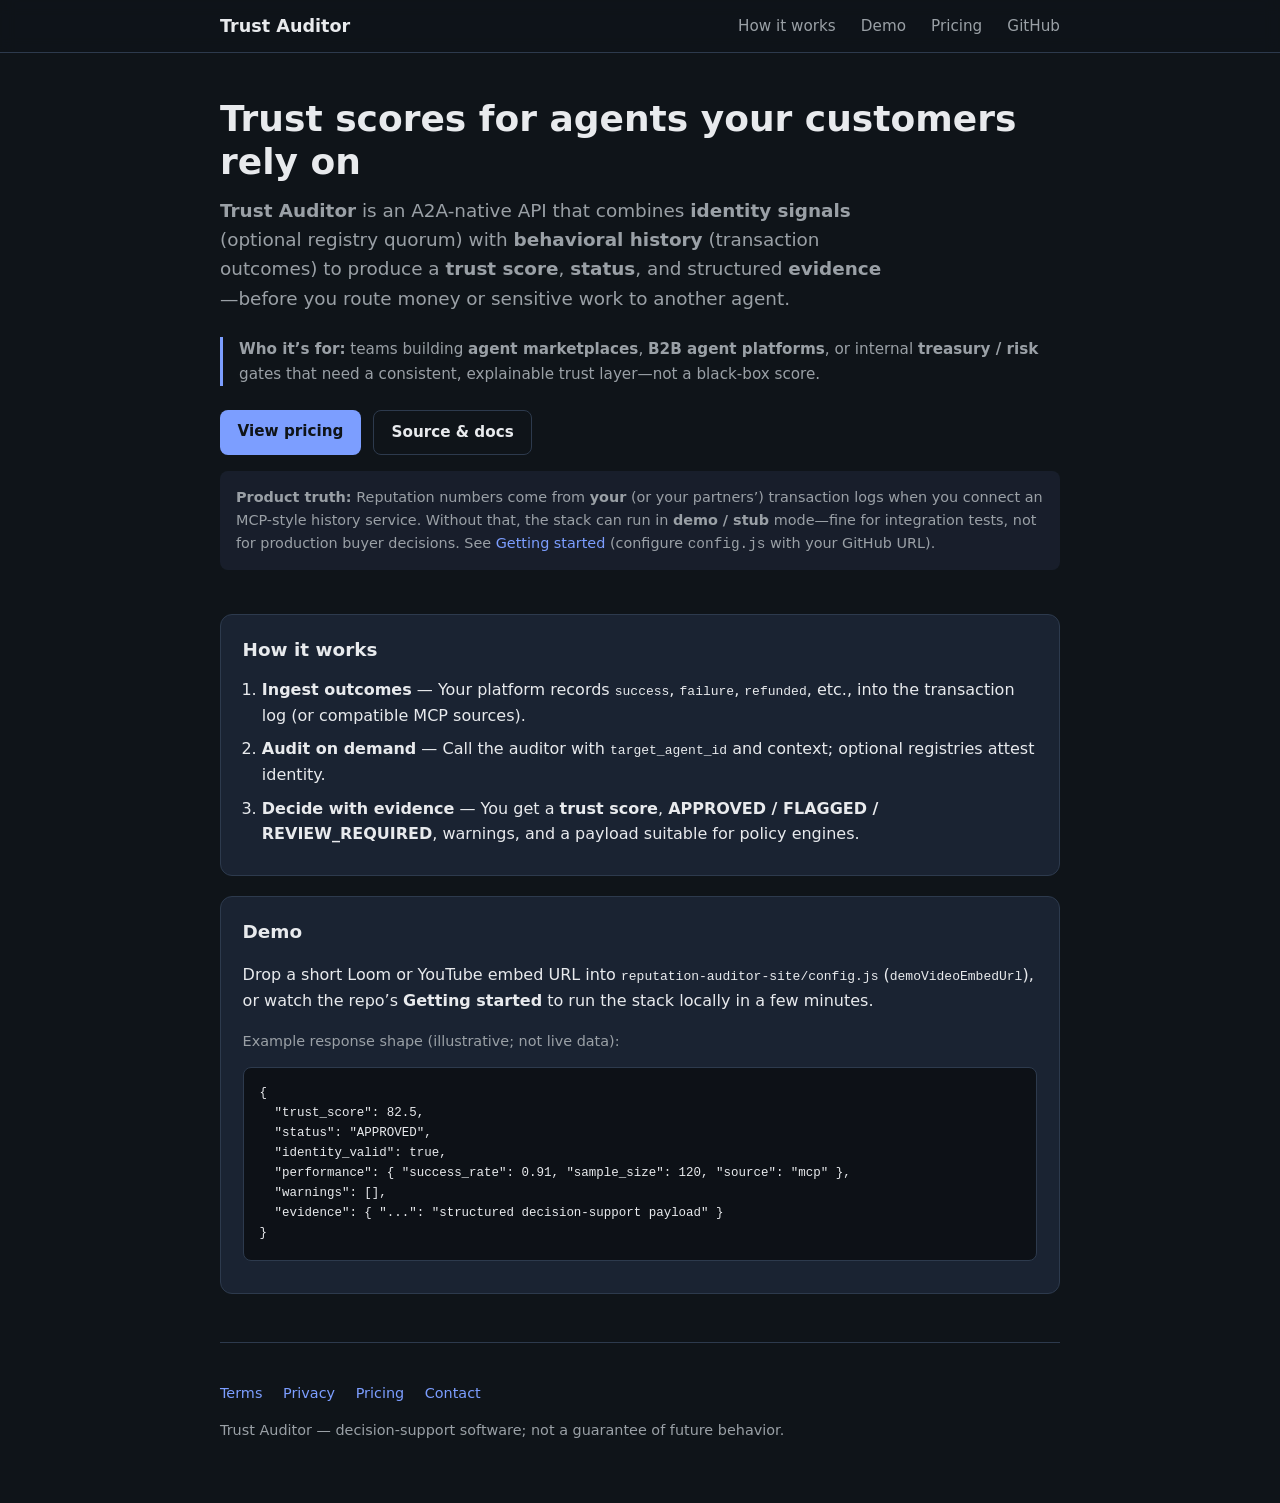
==== reputation-auditor-site/index.html @ 8e306bda "Initial publish: Trust Auditor (A2A identity, reputation, Stripe billing) Co-authored-by: Cursor <cu" ====
<!doctype html>
<html lang="en">
<head>
  <meta charset="utf-8" />
  <meta name="viewport" content="width=device-width, initial-scale=1" />
  <meta name="description" content="Trust Auditor — identity and behavioral reputation for AI agents (A2A). API-ready trust scores and evidence for marketplaces and platforms." />
  <title>Trust Auditor — Agent identity &amp; reputation</title>
  <link rel="stylesheet" href="./styles.css" />
</head>
<body>
  <header class="site-header">
    <div class="header-inner">
      <a class="brand" href="./index.html">Trust Auditor</a>
      <nav>
        <a href="./index.html#how">How it works</a>
        <a href="./index.html#demo">Demo</a>
        <a href="./pricing.html">Pricing</a>
        <a href="#" data-role="github">GitHub</a>
      </nav>
    </div>
  </header>

  <main class="wrap">
    <section class="hero">
      <h1>Trust scores for agents your customers rely on</h1>
      <p class="lead">
        <strong>Trust Auditor</strong> is an A2A-native API that combines <strong>identity signals</strong>
        (optional registry quorum) with <strong>behavioral history</strong> (transaction outcomes) to produce
        a <strong>trust score</strong>, <strong>status</strong>, and structured <strong>evidence</strong>—before you route money or sensitive work to another agent.
      </p>
      <p class="icp">
        <strong>Who it’s for:</strong> teams building <strong>agent marketplaces</strong>, <strong>B2B agent platforms</strong>,
        or internal <strong>treasury / risk</strong> gates that need a consistent, explainable trust layer—not a black-box score.
      </p>
      <div class="cta-row">
        <a class="btn btn-primary" href="./pricing.html">View pricing</a>
        <a class="btn btn-secondary" href="#" data-role="github">Source &amp; docs</a>
      </div>
      <p class="truth">
        <strong>Product truth:</strong> Reputation numbers come from <strong>your</strong> (or your partners’) transaction logs when you connect an MCP-style history service.
        Without that, the stack can run in <strong>demo / stub</strong> mode—fine for integration tests, not for production buyer decisions.
        See <a href="#" data-role="getting-started">Getting started</a> (configure <code>config.js</code> with your GitHub URL).
      </p>
    </section>

    <section id="how" class="card">
      <h2>How it works</h2>
      <ol class="steps">
        <li><strong>Ingest outcomes</strong> — Your platform records <code>success</code>, <code>failure</code>, <code>refunded</code>, etc., into the transaction log (or compatible MCP sources).</li>
        <li><strong>Audit on demand</strong> — Call the auditor with <code>target_agent_id</code> and context; optional registries attest identity.</li>
        <li><strong>Decide with evidence</strong> — You get a <strong>trust score</strong>, <strong>APPROVED / FLAGGED / REVIEW_REQUIRED</strong>, warnings, and a payload suitable for policy engines.</li>
      </ol>
    </section>

    <section id="demo" class="card">
      <h2>Demo</h2>
      <p>
        Drop a short Loom or YouTube embed URL into <code>reputation-auditor-site/config.js</code> (<code>demoVideoEmbedUrl</code>),
        or watch the repo’s <strong>Getting started</strong> to run the stack locally in a few minutes.
      </p>
      <div id="demo-video-embed"></div>
      <p class="muted" style="color:var(--muted);font-size:0.9rem;margin-top:1rem">
        Example response shape (illustrative; not live data):
      </p>
      <pre class="sample-json">{
  "trust_score": 82.5,
  "status": "APPROVED",
  "identity_valid": true,
  "performance": { "success_rate": 0.91, "sample_size": 120, "source": "mcp" },
  "warnings": [],
  "evidence": { "...": "structured decision-support payload" }
}</pre>
    </section>

    <footer class="site-footer">
      <p>
        <a href="./terms.html">Terms</a>
        <a href="./privacy.html">Privacy</a>
        <a href="./pricing.html">Pricing</a>
        <a href="mailto:hollandomauricio@gmail.com" data-role="contact-email">Contact</a>
      </p>
      <p>Trust Auditor — decision-support software; not a guarantee of future behavior.</p>
    </footer>
  </main>

  <script src="./config.js"></script>
  <script src="./site.js"></script>
</body>
</html>
---- reputation-auditor-site/styles.css ----
:root {
  --bg: #0f1419;
  --surface: #1a2332;
  --text: #e8eaed;
  --muted: #9aa0a6;
  --accent: #7c9eff;
  --accent-hover: #a8bfff;
  --border: #2d3a4d;
  --ok: #81c995;
}

* { box-sizing: border-box; }

body {
  font-family: "Segoe UI", system-ui, -apple-system, sans-serif;
  margin: 0;
  background: var(--bg);
  color: var(--text);
  line-height: 1.6;
  min-height: 100vh;
}

a { color: var(--accent); text-decoration: none; }
a:hover { color: var(--accent-hover); text-decoration: underline; }

.wrap {
  max-width: 880px;
  margin: 0 auto;
  padding: 0 1.25rem 3rem;
}

header.site-header {
  border-bottom: 1px solid var(--border);
  background: rgba(15, 20, 25, 0.92);
  position: sticky;
  top: 0;
  z-index: 10;
  backdrop-filter: blur(8px);
}

.header-inner {
  max-width: 880px;
  margin: 0 auto;
  padding: 0.75rem 1.25rem;
  display: flex;
  align-items: center;
  justify-content: space-between;
  flex-wrap: wrap;
  gap: 0.75rem;
}

.brand {
  font-weight: 700;
  font-size: 1.1rem;
  color: var(--text);
}
.brand:hover { text-decoration: none; color: var(--accent); }

nav a {
  margin-left: 1.25rem;
  font-size: 0.95rem;
  color: var(--muted);
}
nav a:hover { color: var(--accent); }

.hero {
  padding: 2.75rem 0 1.5rem;
}

.hero h1 {
  font-size: clamp(1.75rem, 4vw, 2.25rem);
  font-weight: 700;
  line-height: 1.2;
  margin: 0 0 0.75rem;
}

.lead {
  font-size: 1.15rem;
  color: var(--muted);
  max-width: 42rem;
  margin: 0 0 1.5rem;
}

.icp {
  font-size: 0.95rem;
  color: var(--muted);
  border-left: 3px solid var(--accent);
  padding-left: 1rem;
  margin: 1.5rem 0;
}

.cta-row {
  display: flex;
  flex-wrap: wrap;
  gap: 0.75rem;
  margin-top: 1.25rem;
}

.btn {
  display: inline-block;
  padding: 0.6rem 1.1rem;
  border-radius: 8px;
  font-weight: 600;
  font-size: 0.95rem;
}
.btn-primary {
  background: var(--accent);
  color: var(--bg) !important;
}
.btn-primary:hover { background: var(--accent-hover); text-decoration: none; }
.btn-secondary {
  border: 1px solid var(--border);
  color: var(--text) !important;
}
.btn-secondary:hover { border-color: var(--accent); text-decoration: none; }

.card {
  background: var(--surface);
  border: 1px solid var(--border);
  border-radius: 12px;
  padding: 1.25rem 1.35rem;
  margin: 1.25rem 0;
}

.card h2 {
  margin: 0 0 0.75rem;
  font-size: 1.15rem;
}

.steps { margin: 0; padding-left: 1.2rem; }
.steps li { margin: 0.5rem 0; }

.truth {
  font-size: 0.9rem;
  color: var(--muted);
  background: rgba(124, 158, 255, 0.08);
  border-radius: 8px;
  padding: 0.9rem 1rem;
  margin: 1rem 0 0;
}

.sample-json {
  font-family: ui-monospace, monospace;
  font-size: 0.78rem;
  background: #0d1117;
  border: 1px solid var(--border);
  border-radius: 8px;
  padding: 1rem;
  overflow-x: auto;
  white-space: pre-wrap;
  word-break: break-all;
}

.pricing-grid {
  display: grid;
  grid-template-columns: repeat(auto-fit, minmax(240px, 1fr));
  gap: 1rem;
  margin: 1.5rem 0;
}

.price-card {
  background: var(--surface);
  border: 1px solid var(--border);
  border-radius: 12px;
  padding: 1.35rem;
  display: flex;
  flex-direction: column;
}
.price-card h3 { margin: 0 0 0.25rem; font-size: 1.1rem; }
.price-card .amt { font-size: 1.5rem; font-weight: 700; color: var(--ok); margin: 0.5rem 0; }
.price-card .note { font-size: 0.85rem; color: var(--muted); flex: 1; margin-bottom: 1rem; }
.price-card a.btn { text-align: center; margin-top: auto; }

footer.site-footer {
  margin-top: 3rem;
  padding-top: 1.5rem;
  border-top: 1px solid var(--border);
  font-size: 0.9rem;
  color: var(--muted);
}

footer.site-footer a { margin-right: 1rem; }
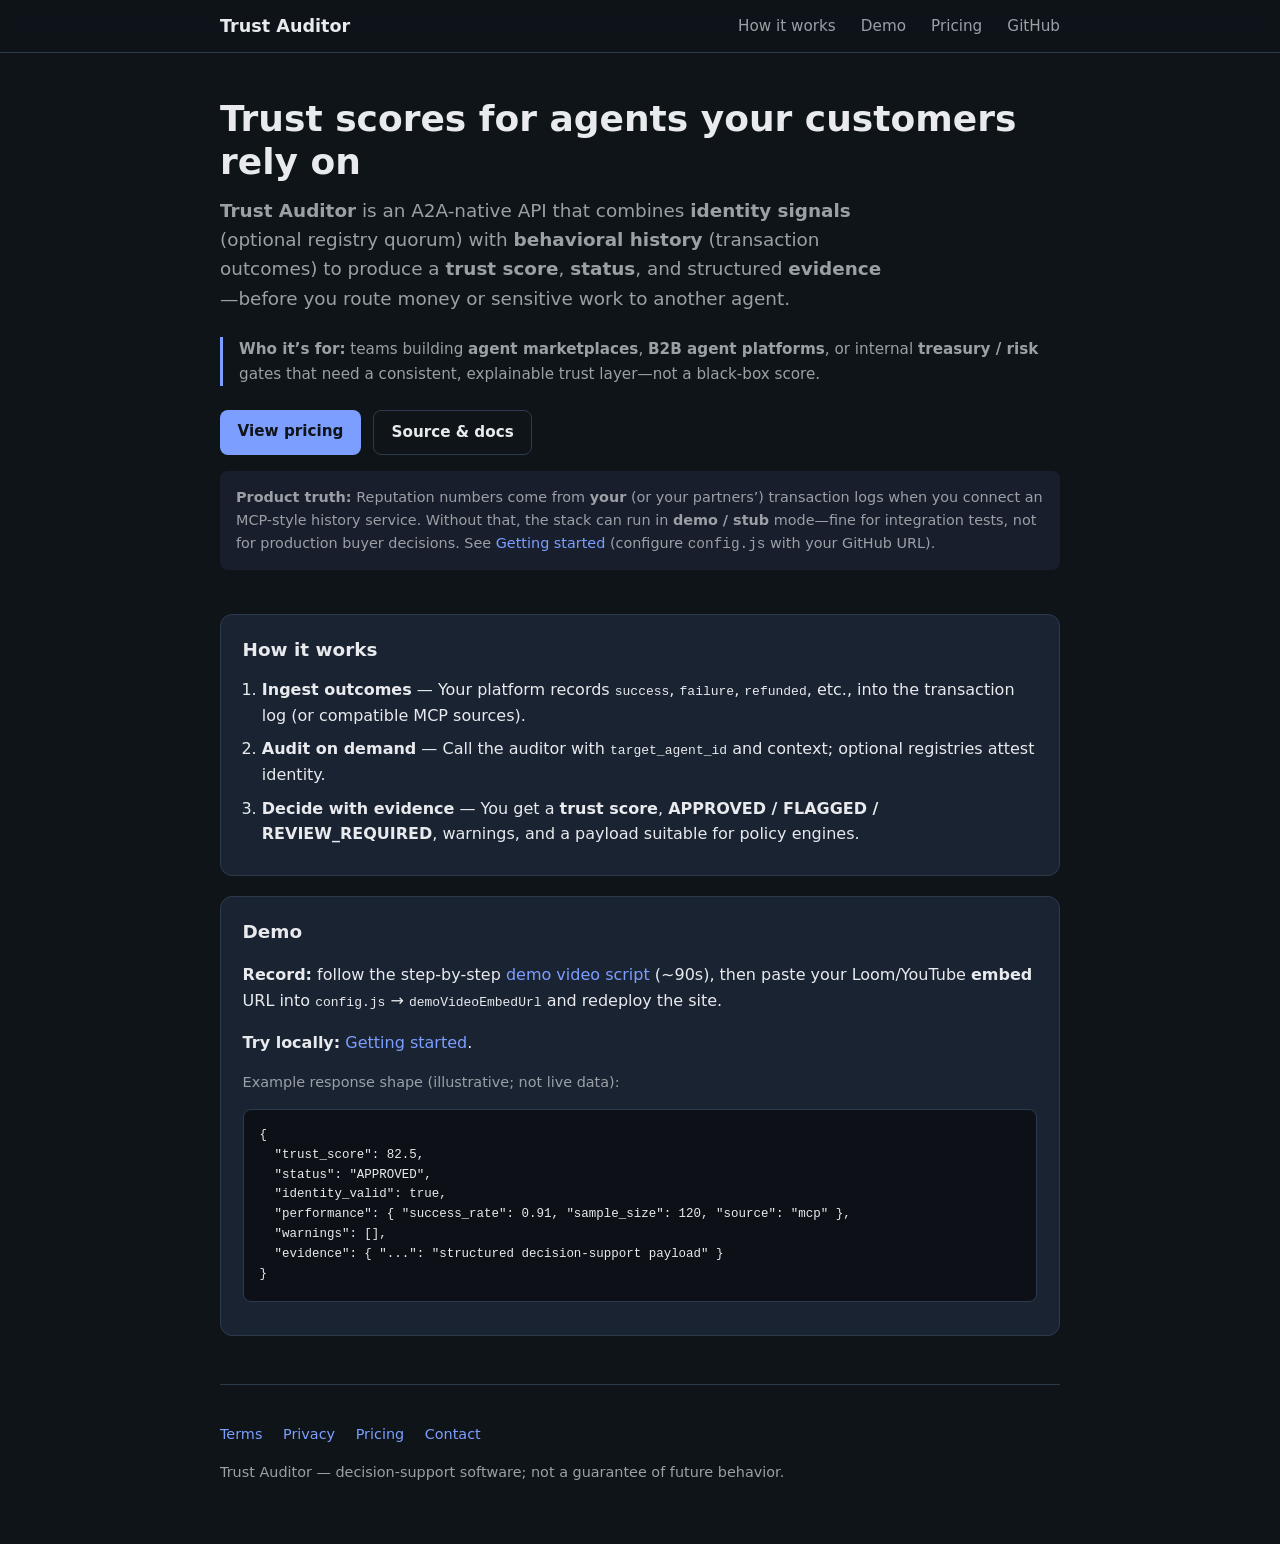
==== commit d322b1bb: "Docs: Payment Links, demo video script, custom domain email; site contact from config Co-authored-by" ====
--- a/reputation-auditor-site/index.html
+++ b/reputation-auditor-site/index.html
@@ -55,8 +55,14 @@
     <section id="demo" class="card">
       <h2>Demo</h2>
       <p>
-        Drop a short Loom or YouTube embed URL into <code>reputation-auditor-site/config.js</code> (<code>demoVideoEmbedUrl</code>),
-        or watch the repo’s <strong>Getting started</strong> to run the stack locally in a few minutes.
+        <strong>Record:</strong> follow the step-by-step
+        <a href="https://github.com/mauriciohollando/identityAgent/blob/main/docs/DEMO_VIDEO_SCRIPT.md">demo video script</a>
+        (~90s), then paste your Loom/YouTube <strong>embed</strong> URL into
+        <code>config.js</code> → <code>demoVideoEmbedUrl</code> and redeploy the site.
+      </p>
+      <p>
+        <strong>Try locally:</strong>
+        <a href="https://github.com/mauriciohollando/identityAgent/blob/main/docs/GETTING_STARTED.md">Getting started</a>.
       </p>
       <div id="demo-video-embed"></div>
       <p class="muted" style="color:var(--muted);font-size:0.9rem;margin-top:1rem">
@@ -77,7 +83,7 @@
         <a href="./terms.html">Terms</a>
         <a href="./privacy.html">Privacy</a>
         <a href="./pricing.html">Pricing</a>
-        <a href="mailto:hollandomauricio@gmail.com" data-role="contact-email">Contact</a>
+        <a href="#" data-role="contact-email" data-show-address="false">Contact</a>
       </p>
       <p>Trust Auditor — decision-support software; not a guarantee of future behavior.</p>
     </footer>
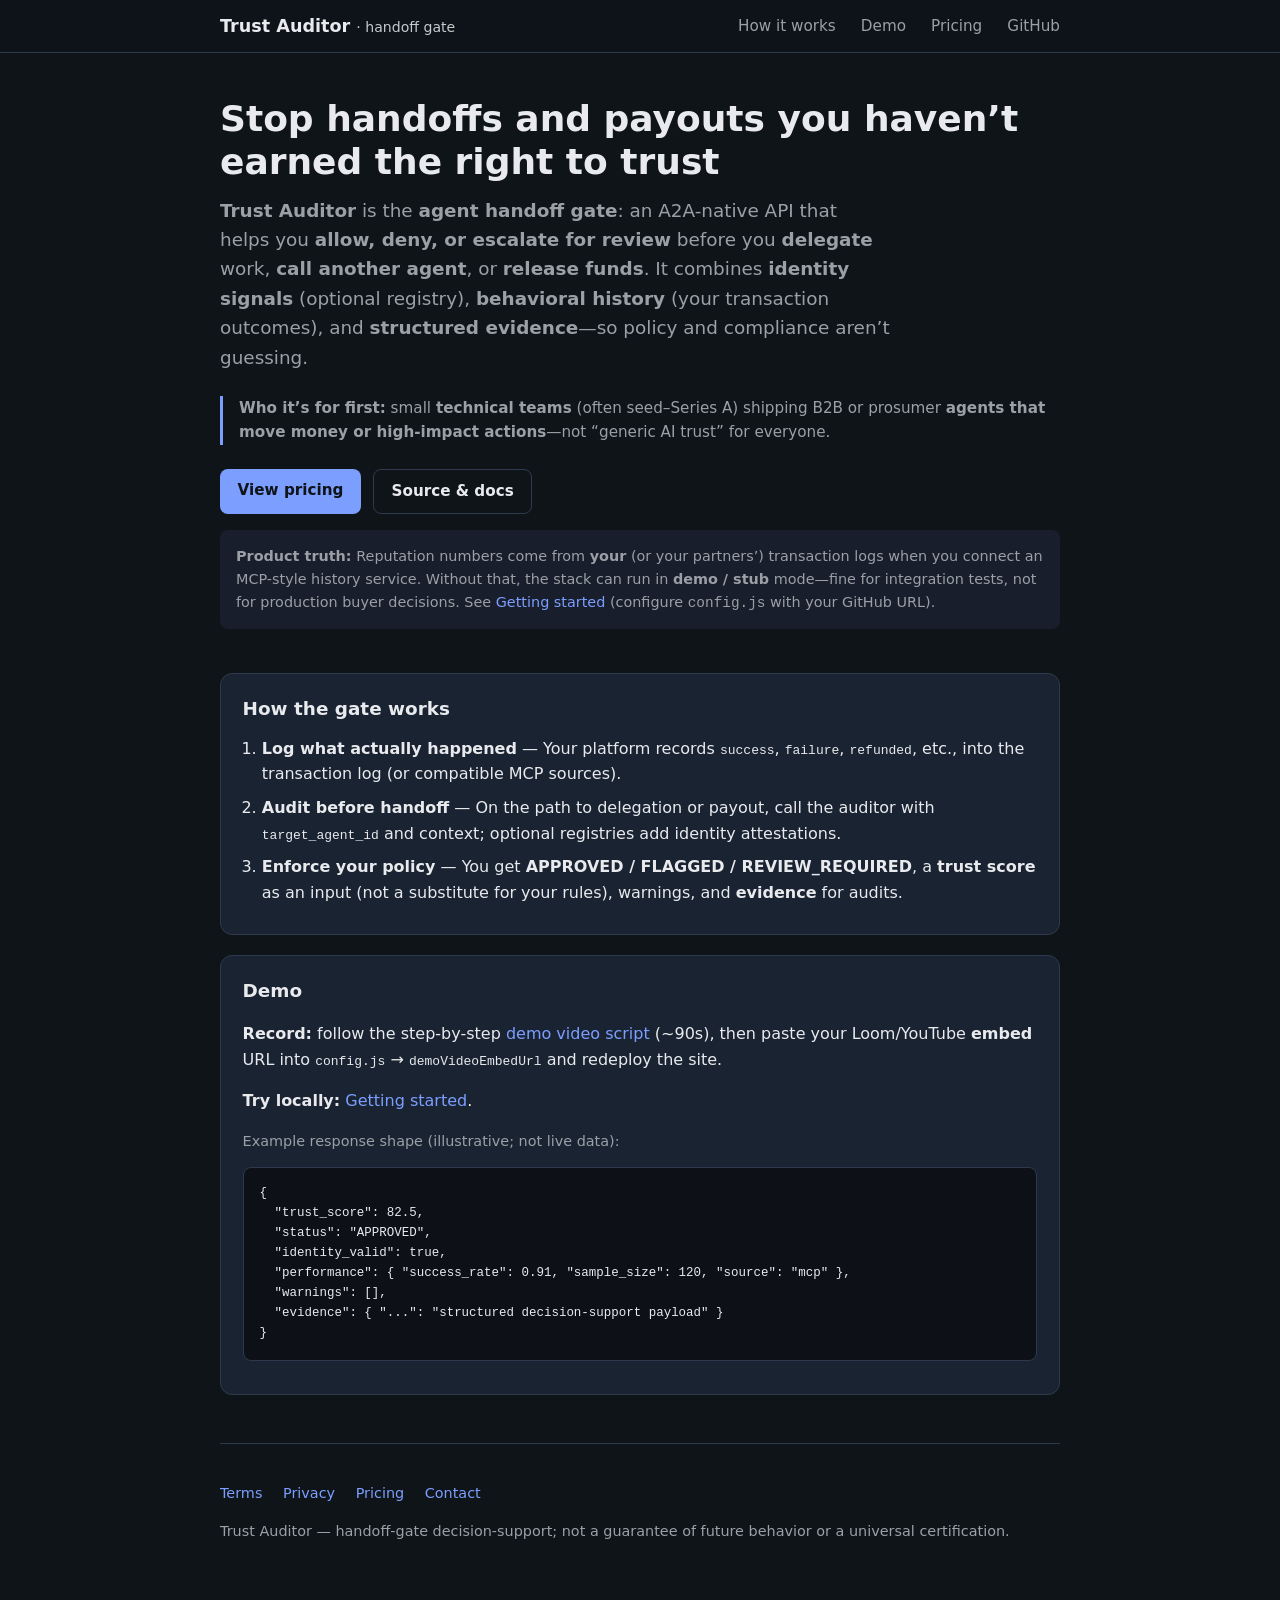
==== commit 419eb117: "docs: position Trust Auditor as agent handoff gate Align README, pyproject, GTM doc, agent card, mar" ====
--- a/reputation-auditor-site/index.html
+++ b/reputation-auditor-site/index.html
@@ -3,14 +3,14 @@
 <head>
   <meta charset="utf-8" />
   <meta name="viewport" content="width=device-width, initial-scale=1" />
-  <meta name="description" content="Trust Auditor — identity and behavioral reputation for AI agents (A2A). API-ready trust scores and evidence for marketplaces and platforms." />
-  <title>Trust Auditor — Agent identity &amp; reputation</title>
+  <meta name="description" content="Trust Auditor — agent handoff gate (A2A). Allow, deny, or review before delegating to another agent or releasing funds. Identity + behavioral history + evidence." />
+  <title>Trust Auditor — Agent handoff gate</title>
   <link rel="stylesheet" href="./styles.css" />
 </head>
 <body>
   <header class="site-header">
     <div class="header-inner">
-      <a class="brand" href="./index.html">Trust Auditor</a>
+      <a class="brand" href="./index.html">Trust Auditor <span style="font-weight:500;opacity:0.85;font-size:0.88rem">· handoff gate</span></a>
       <nav>
         <a href="./index.html#how">How it works</a>
         <a href="./index.html#demo">Demo</a>
@@ -22,15 +22,17 @@
 
   <main class="wrap">
     <section class="hero">
-      <h1>Trust scores for agents your customers rely on</h1>
+      <h1>Stop handoffs and payouts you haven’t earned the right to trust</h1>
       <p class="lead">
-        <strong>Trust Auditor</strong> is an A2A-native API that combines <strong>identity signals</strong>
-        (optional registry quorum) with <strong>behavioral history</strong> (transaction outcomes) to produce
-        a <strong>trust score</strong>, <strong>status</strong>, and structured <strong>evidence</strong>—before you route money or sensitive work to another agent.
+        <strong>Trust Auditor</strong> is the <strong>agent handoff gate</strong>: an A2A-native API that helps you
+        <strong>allow, deny, or escalate for review</strong> before you <strong>delegate</strong> work,
+        <strong>call another agent</strong>, or <strong>release funds</strong>. It combines <strong>identity signals</strong>
+        (optional registry), <strong>behavioral history</strong> (your transaction outcomes), and
+        <strong>structured evidence</strong>—so policy and compliance aren’t guessing.
       </p>
       <p class="icp">
-        <strong>Who it’s for:</strong> teams building <strong>agent marketplaces</strong>, <strong>B2B agent platforms</strong>,
-        or internal <strong>treasury / risk</strong> gates that need a consistent, explainable trust layer—not a black-box score.
+        <strong>Who it’s for first:</strong> small <strong>technical teams</strong> (often seed–Series A) shipping B2B or prosumer
+        <strong>agents that move money or high-impact actions</strong>—not “generic AI trust” for everyone.
       </p>
       <div class="cta-row">
         <a class="btn btn-primary" href="./pricing.html">View pricing</a>
@@ -44,11 +46,11 @@
     </section>
 
     <section id="how" class="card">
-      <h2>How it works</h2>
+      <h2>How the gate works</h2>
       <ol class="steps">
-        <li><strong>Ingest outcomes</strong> — Your platform records <code>success</code>, <code>failure</code>, <code>refunded</code>, etc., into the transaction log (or compatible MCP sources).</li>
-        <li><strong>Audit on demand</strong> — Call the auditor with <code>target_agent_id</code> and context; optional registries attest identity.</li>
-        <li><strong>Decide with evidence</strong> — You get a <strong>trust score</strong>, <strong>APPROVED / FLAGGED / REVIEW_REQUIRED</strong>, warnings, and a payload suitable for policy engines.</li>
+        <li><strong>Log what actually happened</strong> — Your platform records <code>success</code>, <code>failure</code>, <code>refunded</code>, etc., into the transaction log (or compatible MCP sources).</li>
+        <li><strong>Audit before handoff</strong> — On the path to delegation or payout, call the auditor with <code>target_agent_id</code> and context; optional registries add identity attestations.</li>
+        <li><strong>Enforce your policy</strong> — You get <strong>APPROVED / FLAGGED / REVIEW_REQUIRED</strong>, a <strong>trust score</strong> as an input (not a substitute for your rules), warnings, and <strong>evidence</strong> for audits.</li>
       </ol>
     </section>
 
@@ -85,7 +87,7 @@
         <a href="./pricing.html">Pricing</a>
         <a href="#" data-role="contact-email" data-show-address="false">Contact</a>
       </p>
-      <p>Trust Auditor — decision-support software; not a guarantee of future behavior.</p>
+      <p>Trust Auditor — handoff-gate decision-support; not a guarantee of future behavior or a universal certification.</p>
     </footer>
   </main>
 
